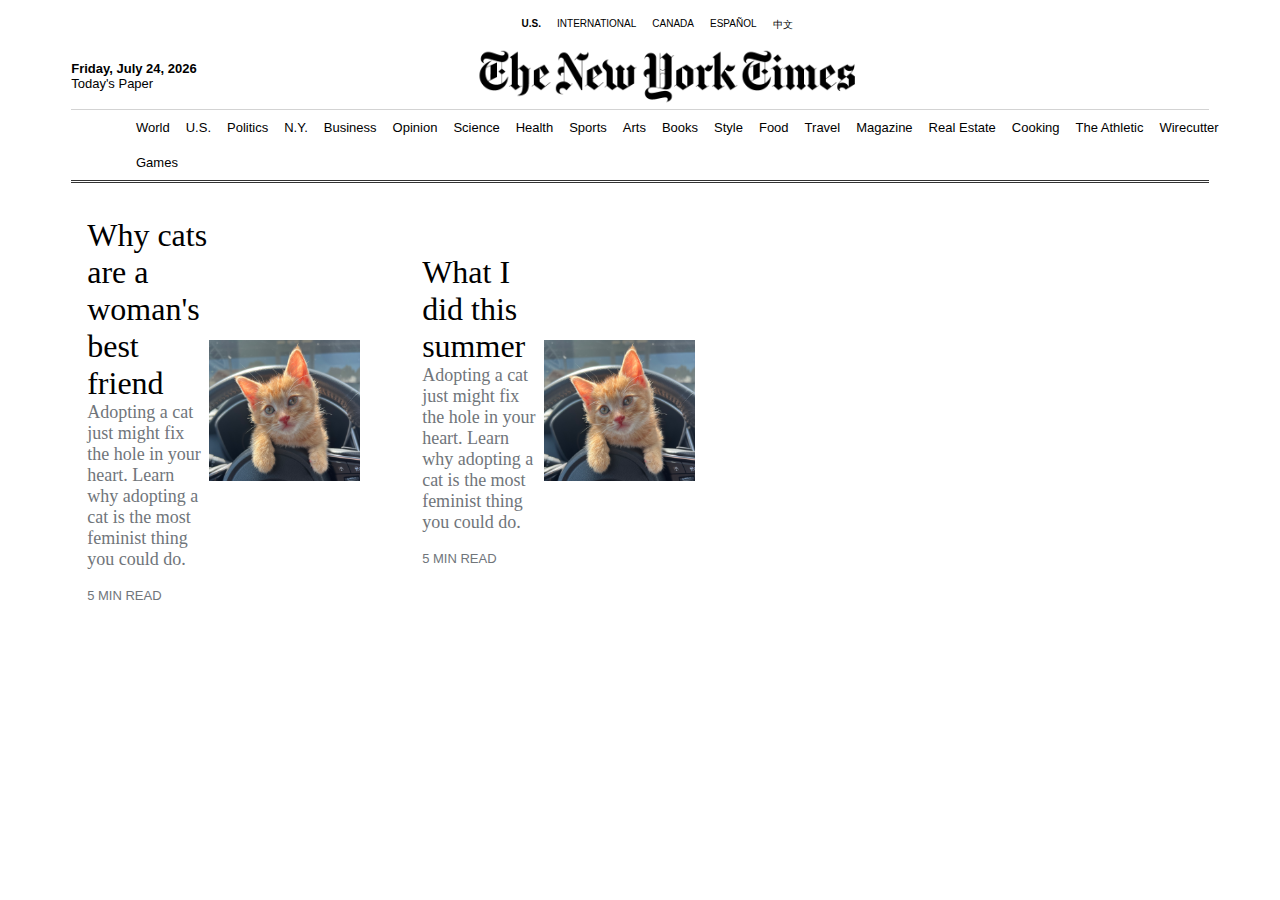
==== html/index.html @ ee6d2b46 "👹" ====
<!DOCTYPE html>
<html lang = "en">
    <head>
        <meta charset = "utf-8">
        <title> The New York Times</title>
        <meta data = "true" name = "site_description" content = "little side project by a soon to be college graduate seeking employment lol please hire me.">
        <link rel="stylesheet" href="../css/index.css">
        <link rel="icon" type="image/png" href="../images/favicon.png">

        <!--Scripts-->
        <noscript>You need to enable JavaScript to load this site.</noscript>
        <script async src = "../js/index.js"></script>
    </head>
    <header class = "RegionNavBar">
        <ul style = "margin-left: 40%;">
            <li><a href = "index.html" style = "font-size: x-small; font-weight: bold;">U.S.</a></li>
            <li><a href = "" style = "font-size: x-small;">INTERNATIONAL</a></li>
            <li><a href = "" style = "font-size: x-small;">CANADA</a></li>
            <li><a href = "" style = "font-size: x-small;">ESPAÑOL</a></li>
            <li><a href = "" style = "font-size: x-small;">中文</a></li>
        </ul>
    </header>
    <body>
        <div class="container">
            <div style="margin-right: 23%; font-family: Helvetica; font-size: small;">
                <div id="date" style="font-weight: bold;">July 28, 2023</div>
                <div>Today's Paper</div>
            </div>
            <div class="h1Image">
                <a href="index.html">
                    <img width="400px" src="../images/h1image.png" alt="The New York Times">
                </a>
            </div>
        </div>
        <div class="line"></div>

        <ul>
            <li><a href="world.html">World</a></li>
            <li><a href="us.html">U.S.</a></li>
            <li><a href="politics.html">Politics</a></li>
            <li><a href="ny.html">N.Y.</a></li>
            <li><a href="business.html">Business</a></li>
            <li><a href="opinion.html">Opinion</a></li>
            <li><a href="science.html">Science</a></li>
            <li><a href="health.html">Health</a></li>
            <li><a href="sports.html">Sports</a></li>
            <li><a href="arts.html">Arts</a></li>
            <li><a href="books.html">Books</a></li>
            <li><a href="style.html">Style</a></li>
            <li><a href="food.html">Food</a></li>
            <li><a href="travel.html">Travel</a></li>
            <li><a href="magazine.html">Magazine</a></li>
            <li><a href="real_estate.html">Real Estate</a></li>
            <li><a href="cooking.html">Cooking</a></li>
            <li><a href="the_athletic.html">The Athletic</a></li>
            <li><a href="wirecutter.html">Wirecutter</a></li>
            <li><a href="games.html">Games</a></li>            
        </ul>

          <div class="double_line"></div> 
    
        <br>


            <div class = "left_side">
                <story-card></story-card>
                <br>
                <story-card1></story-card1>
            </div>
            <div class = "right_side">
                <!--Add right side stories-->
            </div>


    </body>
    <footer>
        <!--Story Card Custom Element-->
        <script src="../js/story-card.js" type="module"></script>
        <script src="../js/story-card1.js" type="module"></script>
    </footer>
</html>
---- css/index.css ----
/* H1 Styling */
h1{
    text-align: center;
    display: flex;
}
.container {
    display: flex;
    align-items: center;
    justify-content: flex;
    margin-left: 5%;
    max-width: 90%;
}
#date, #paper{
    margin-right: 22%;
}

#date {
    margin-right: 10px;
}

.h1Image {
    width: 400px;
}

/* Line Styling */
.line {
    width: 90%;
    height: 1px;
    background-color: lightgrey;
    margin: 0 auto;
}
/* Double Line Styling */
.double_line {
    border-bottom: 3px double #333;
    padding: 100px 100;
    margin: 0 auto;
    width: 90%;
}
  
/* Nav Bar Styling */
ul {
    list-style-type: none;
    margin: 0;
    padding: 0;
    overflow: hidden;
    background-color: white;

    margin-left: 120px;
}
li {
    float:left;

}
  
li a {
    display: block;
    color: black;
    font-family: Helvetica;
    font-size: small;
    text-align: center;
    padding: 10px 8px;
    text-decoration: none;
}

/* Article Layout Styling */
.whole_page {
    width: 90%;
    margin: 0 auto;
}
  
.left_side {
    width: calc(58% - 5%);
    margin-left: 5%;
    display: flex;
    justify-content: flex-start; /* Align content to the left (start) horizontally */
    align-items: center;
  }
  
.RegionNavBar{
    font-size: xx-small;
}
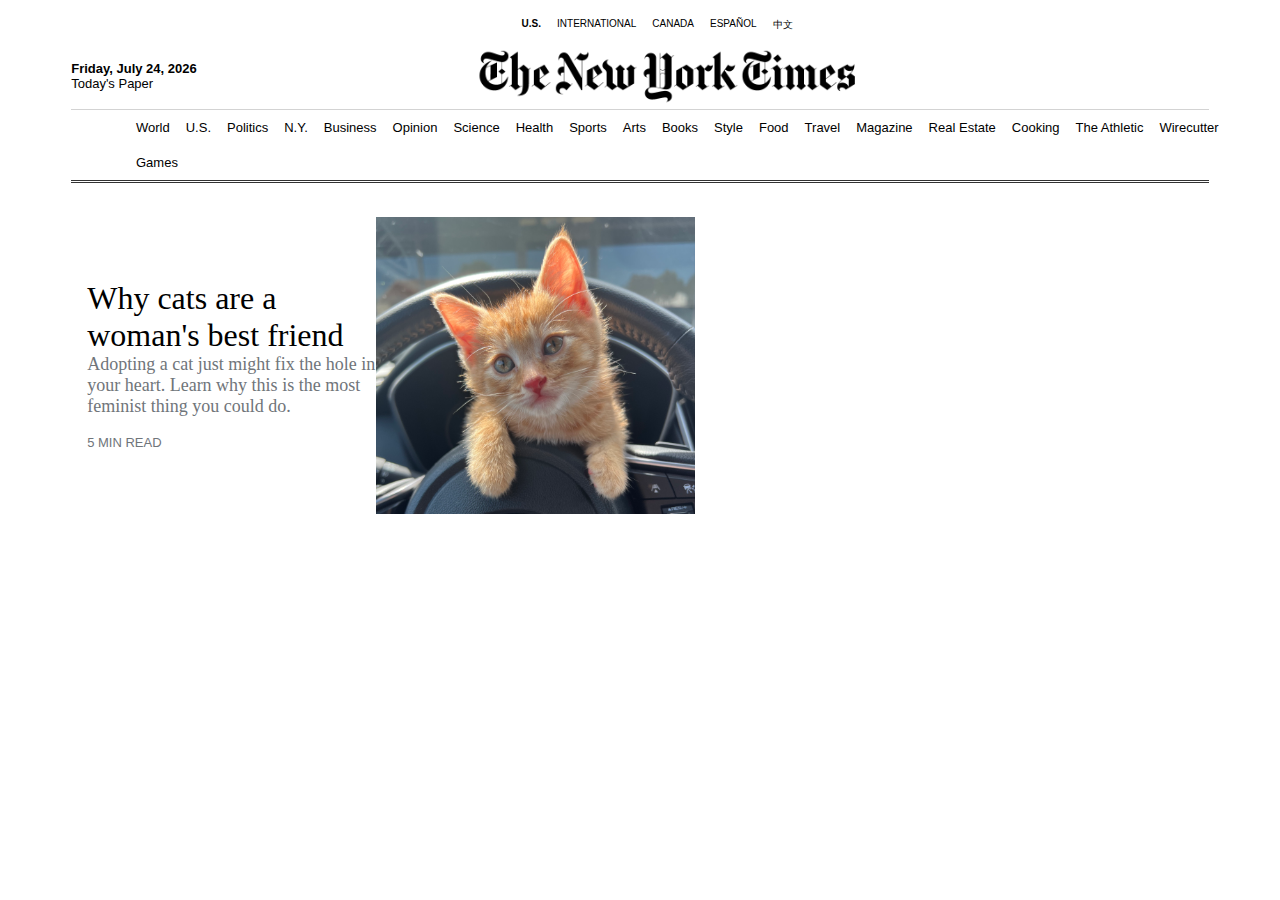
==== commit 7d404efa: "yea" ====
--- a/html/index.html
+++ b/html/index.html
@@ -65,7 +65,6 @@
             <div class = "left_side">
                 <story-card></story-card>
                 <br>
-                <story-card1></story-card1>
             </div>
             <div class = "right_side">
                 <!--Add right side stories-->
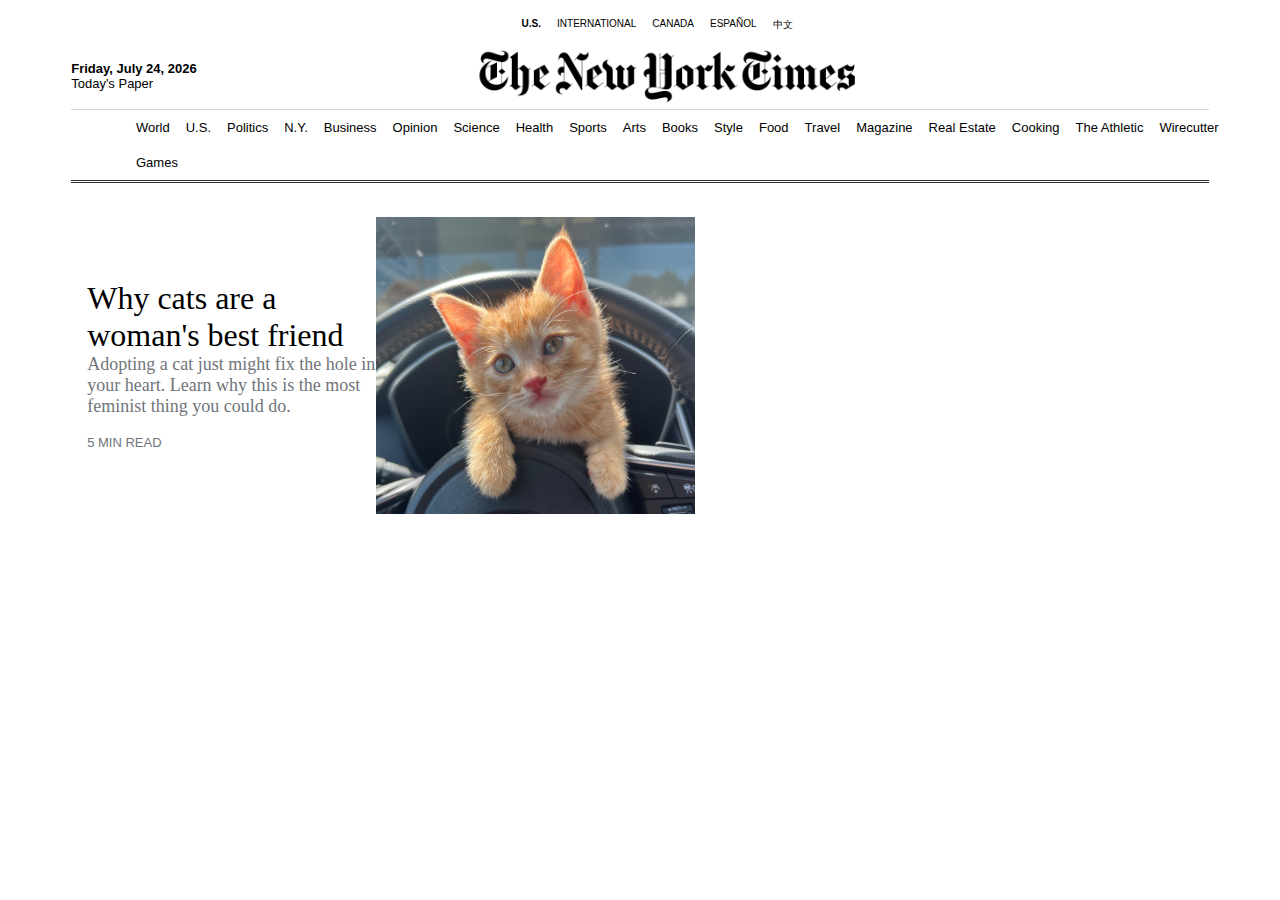
==== commit 28dd9e42: "for the sake of CI/CD" ====
--- a/html/index.html
+++ b/html/index.html
@@ -75,6 +75,5 @@
     <footer>
         <!--Story Card Custom Element-->
         <script src="../js/story-card.js" type="module"></script>
-        <script src="../js/story-card1.js" type="module"></script>
     </footer>
 </html>
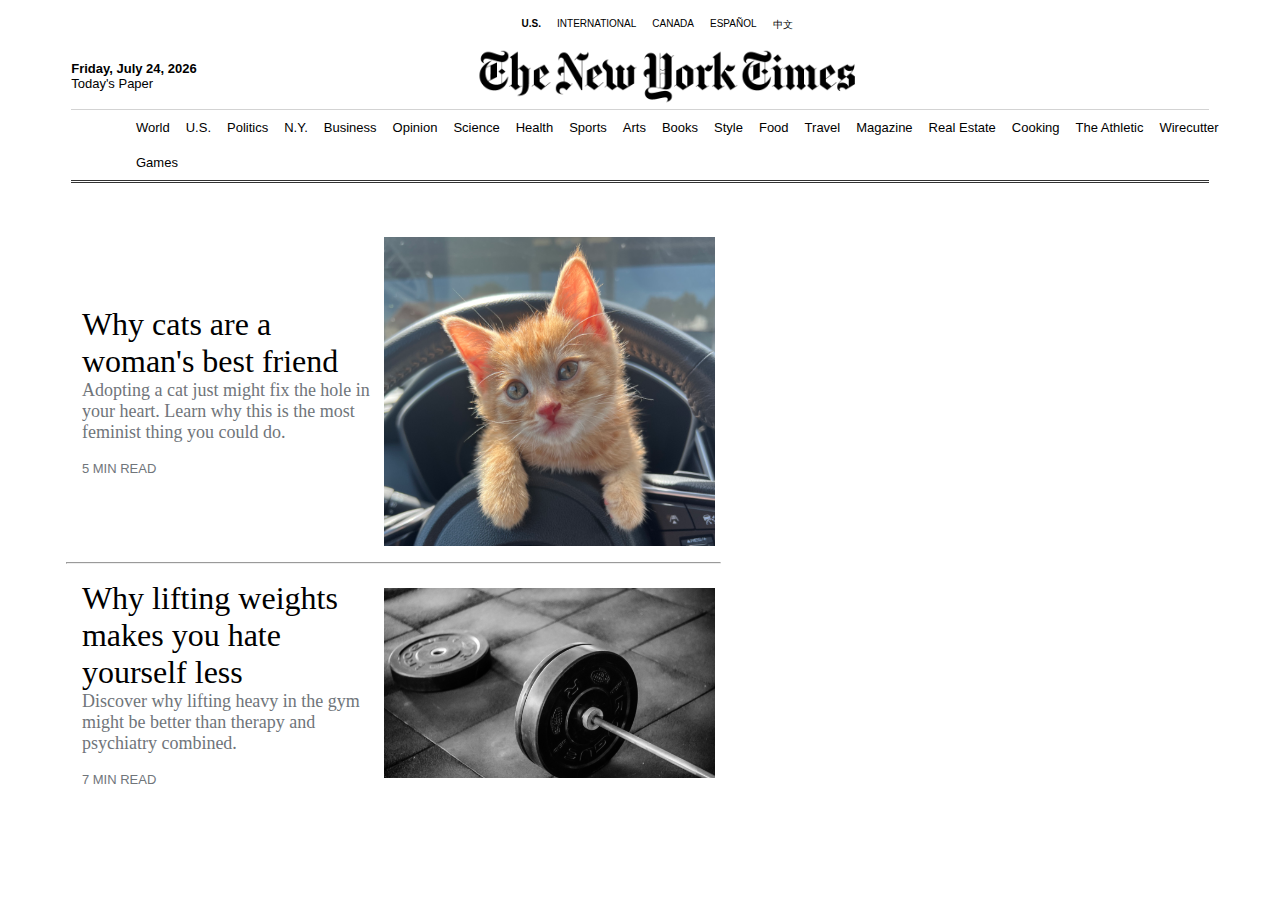
==== commit 2b0cb578: "ye" ====
--- a/html/index.html
+++ b/html/index.html
@@ -4,8 +4,12 @@
         <meta charset = "utf-8">
         <title> The New York Times</title>
         <meta data = "true" name = "site_description" content = "little side project by a soon to be college graduate seeking employment lol please hire me.">
+        <link rel="icon" type="image/png" href="../images/favicon.png">
+
+        <!--Stylesheets-->
         <link rel="stylesheet" href="../css/index.css">
-        <link rel="icon" type="image/png" href="../images/favicon.png">
+        <link rel="stylesheet" href="../css/storyContainer.css">
+        
 
         <!--Scripts-->
         <noscript>You need to enable JavaScript to load this site.</noscript>
@@ -60,20 +64,11 @@
           <div class="double_line"></div> 
     
         <br>
-
-
-            <div class = "left_side">
-                <story-card></story-card>
-                <br>
-            </div>
-            <div class = "right_side">
-                <!--Add right side stories-->
-            </div>
-
+        <div id="storyContainer"></div>
+        <!--Story Card Custom Element-->
+        <script src="../js/story-card.js"></script>
 
     </body>
     <footer>
-        <!--Story Card Custom Element-->
-        <script src="../js/story-card.js" type="module"></script>
     </footer>
 </html>
--- a/css/index.css
+++ b/css/index.css
@@ -28,6 +28,12 @@
     height: 1px;
     background-color: lightgrey;
     margin: 0 auto;
+}
+.line1 {
+    width: 94%;
+    height: 5%;
+    background-color: black;
+    margin:0;
 }
 /* Double Line Styling */
 .double_line {
--- a/css/storyContainer.css
+++ b/css/storyContainer.css
@@ -0,0 +1,5 @@
+#storyContainer {
+    max-width: 55%; /* Set the maximum width of the container */
+    margin: 0% 3%; /* Center the container horizontally */
+    padding: 20px; /* Add some padding around the container */
+}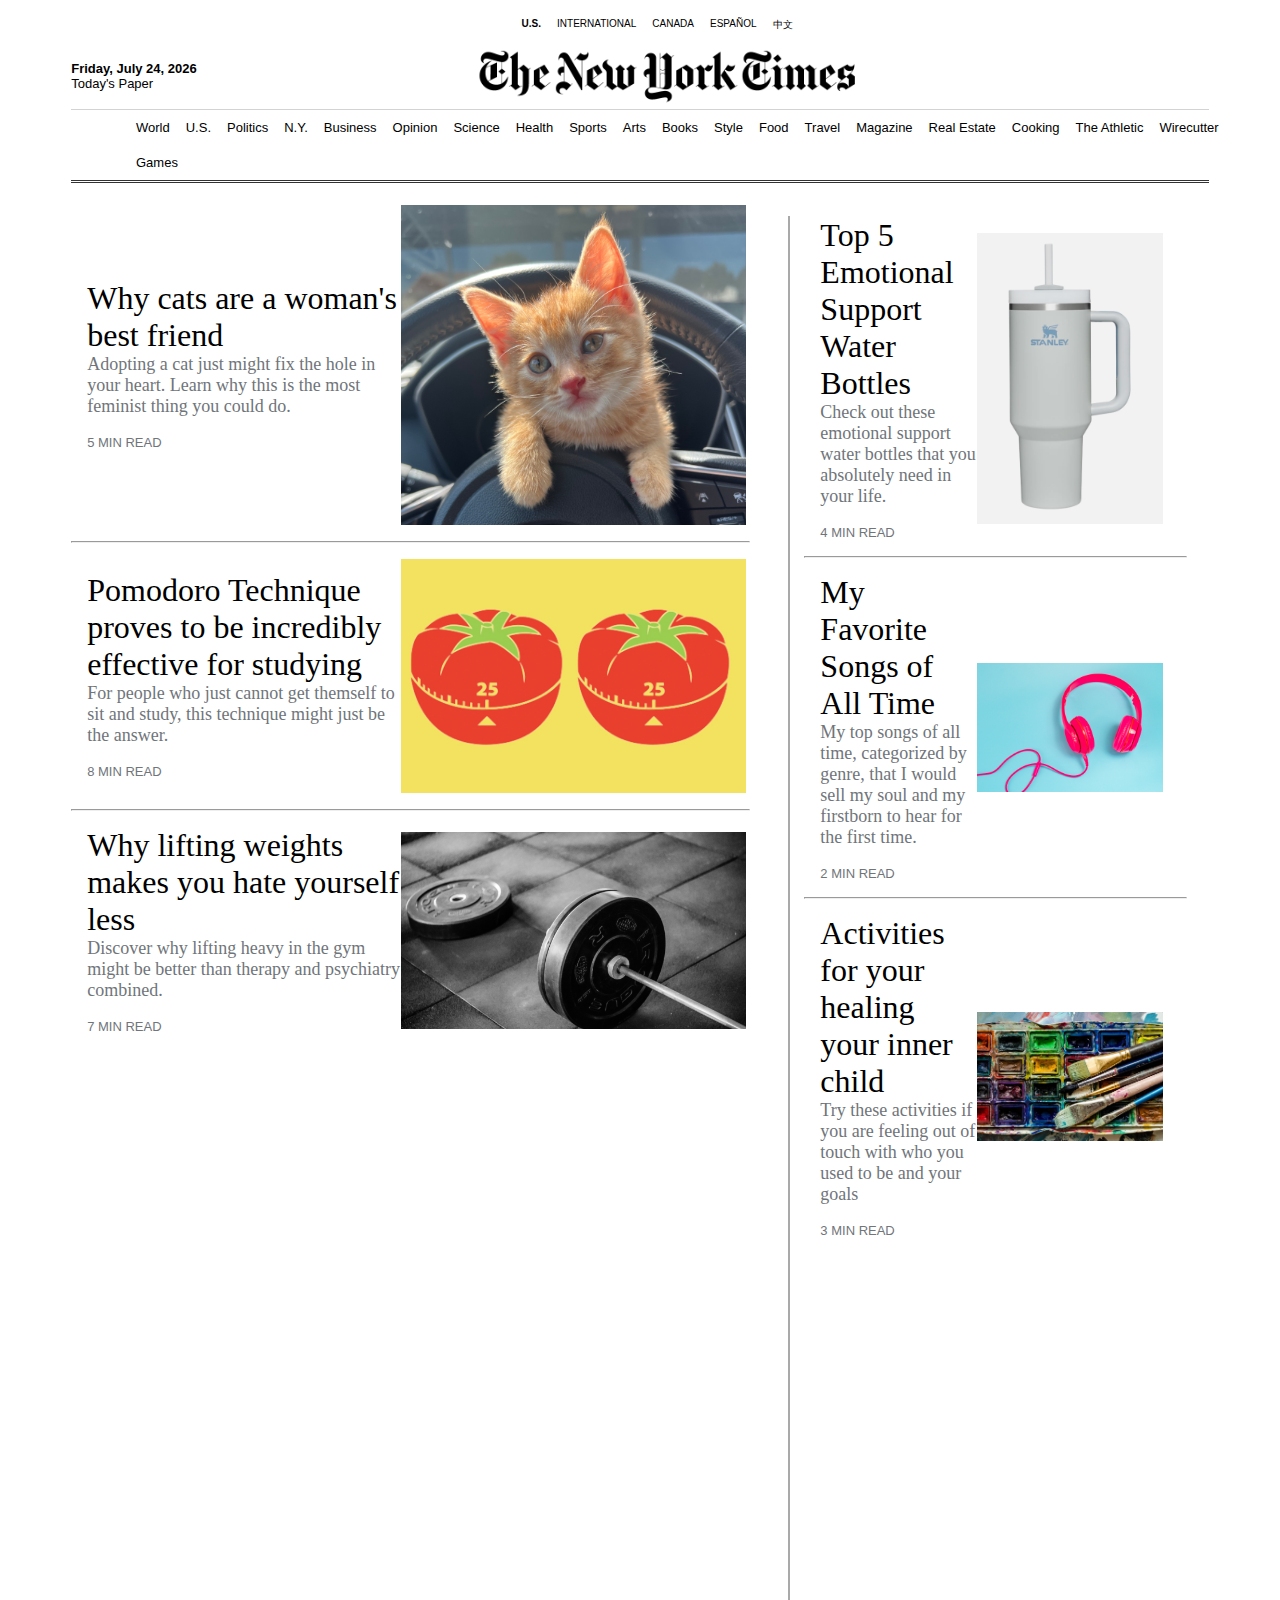
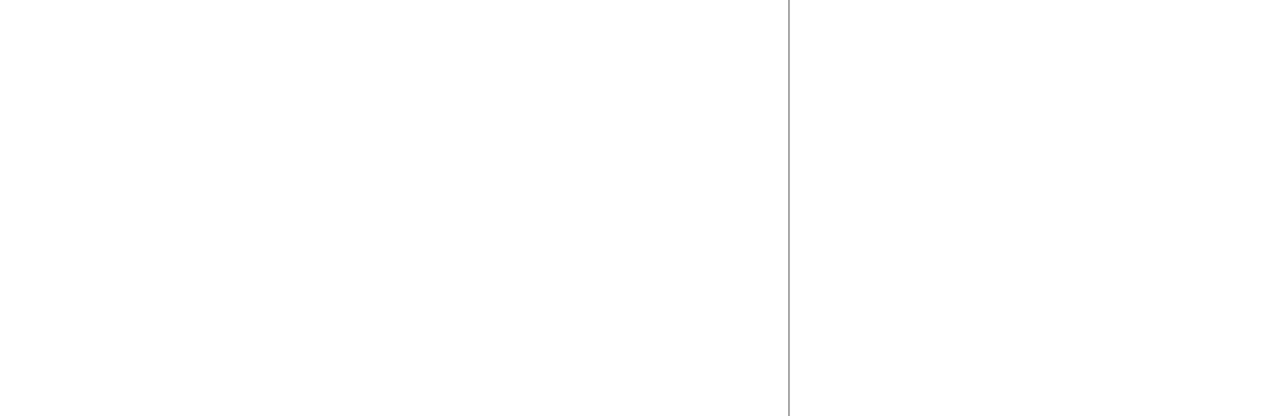
==== commit 67d8fa13: "chammak challo" ====
--- a/html/index.html
+++ b/html/index.html
@@ -64,9 +64,16 @@
           <div class="double_line"></div> 
     
         <br>
-        <div id="storyContainer"></div>
+        <div id="storyContainersWrapper">
+            <div id="storyContainer"></div>
+            <div id="storyContainer1"></div>
+            <div id="verticalLine"></div>
+        </div>
+        
         <!--Story Card Custom Element-->
         <script src="../js/story-card.js"></script>
+        <script src="../js/story-card1.js"></script>
+
 
     </body>
     <footer>
--- a/css/storyContainer.css
+++ b/css/storyContainer.css
@@ -1,5 +1,30 @@
+#storyContainersWrapper {
+    display: flex;
+    justify-content: space-between;
+    margin: 3% 2%;
+}
+
 #storyContainer {
-    max-width: 55%; /* Set the maximum width of the container */
-    margin: 0% 3%; /* Center the container horizontally */
-    padding: 20px; /* Add some padding around the container */
-}+    float: left;
+    margin: -7% 5%;
+    width: 57%;
+    padding: 0px;
+}
+
+#storyContainer1 {
+    float: right;
+    margin: -6%;
+    margin-right: 5%;
+    width: 32%;
+    padding: 0px;
+}
+#verticalLine {
+    content: "";
+    position: absolute;
+    top: 24%;
+    bottom: 0;
+    width: 1.5px;
+    background-color: darkgray;
+    margin-left: 59%; 
+    height: 200%;
+}
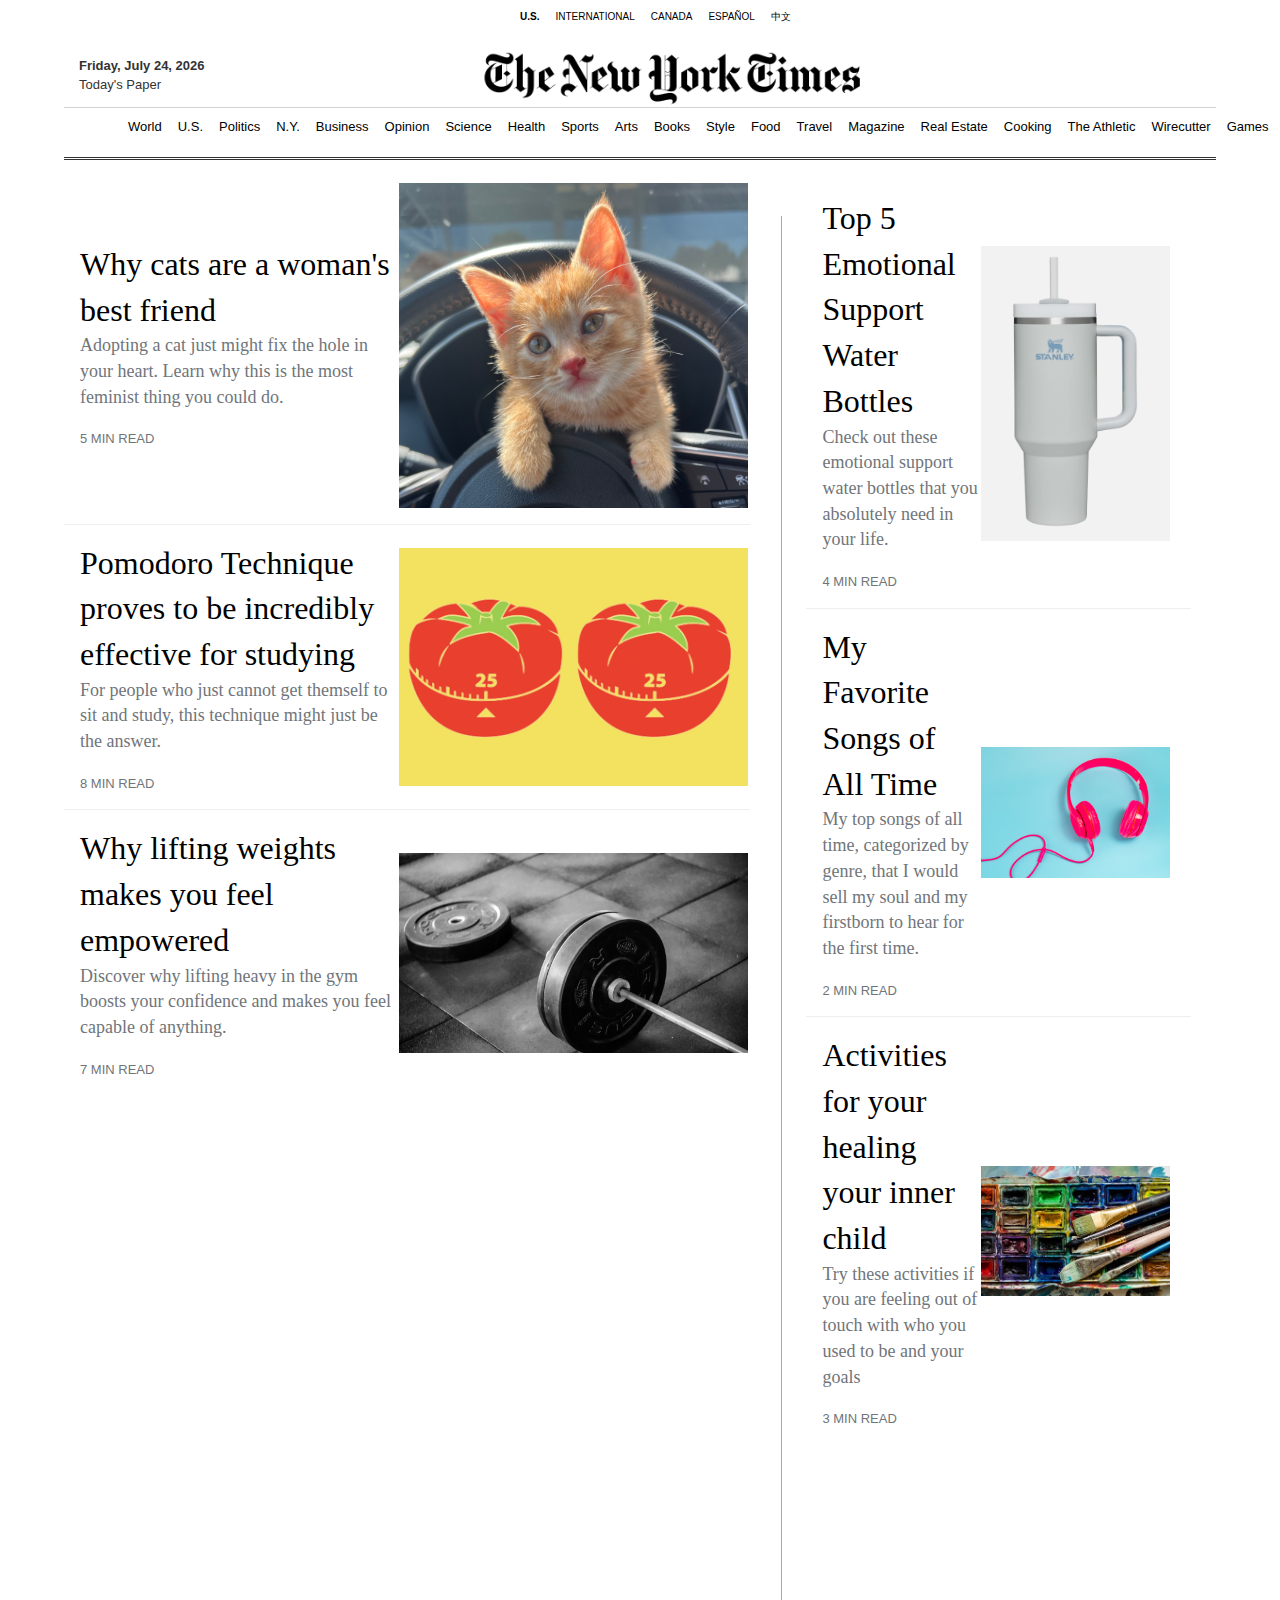
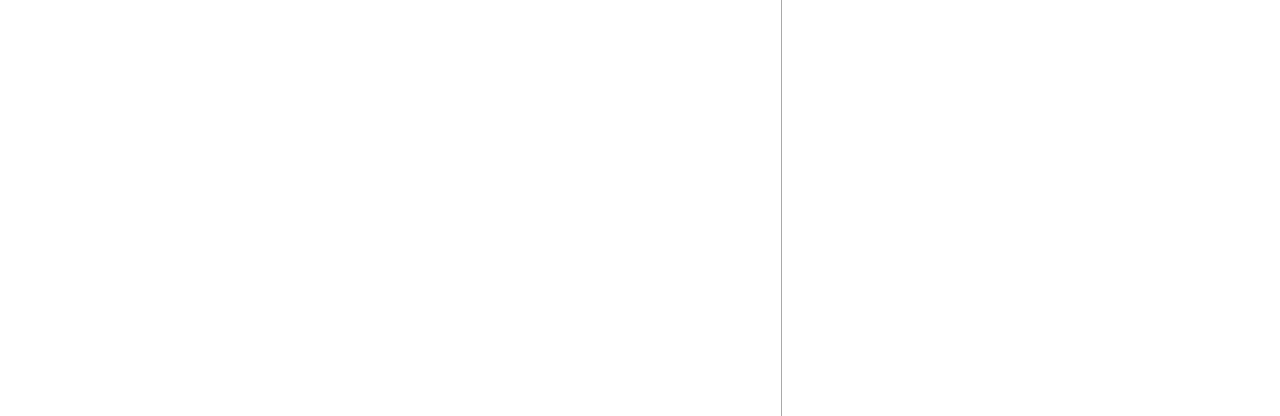
==== commit cc1de220: "wee woo" ====
--- a/html/index.html
+++ b/html/index.html
@@ -9,6 +9,9 @@
         <!--Stylesheets-->
         <link rel="stylesheet" href="../css/index.css">
         <link rel="stylesheet" href="../css/storyContainer.css">
+            <!--Bootstrap CSS-->
+        <link rel="stylesheet" href="https://maxcdn.bootstrapcdn.com/bootstrap/3.4.1/css/bootstrap.min.css">
+
         
 
         <!--Scripts-->
@@ -36,6 +39,7 @@
                 </a>
             </div>
         </div>
+        
         <div class="line"></div>
 
         <ul>
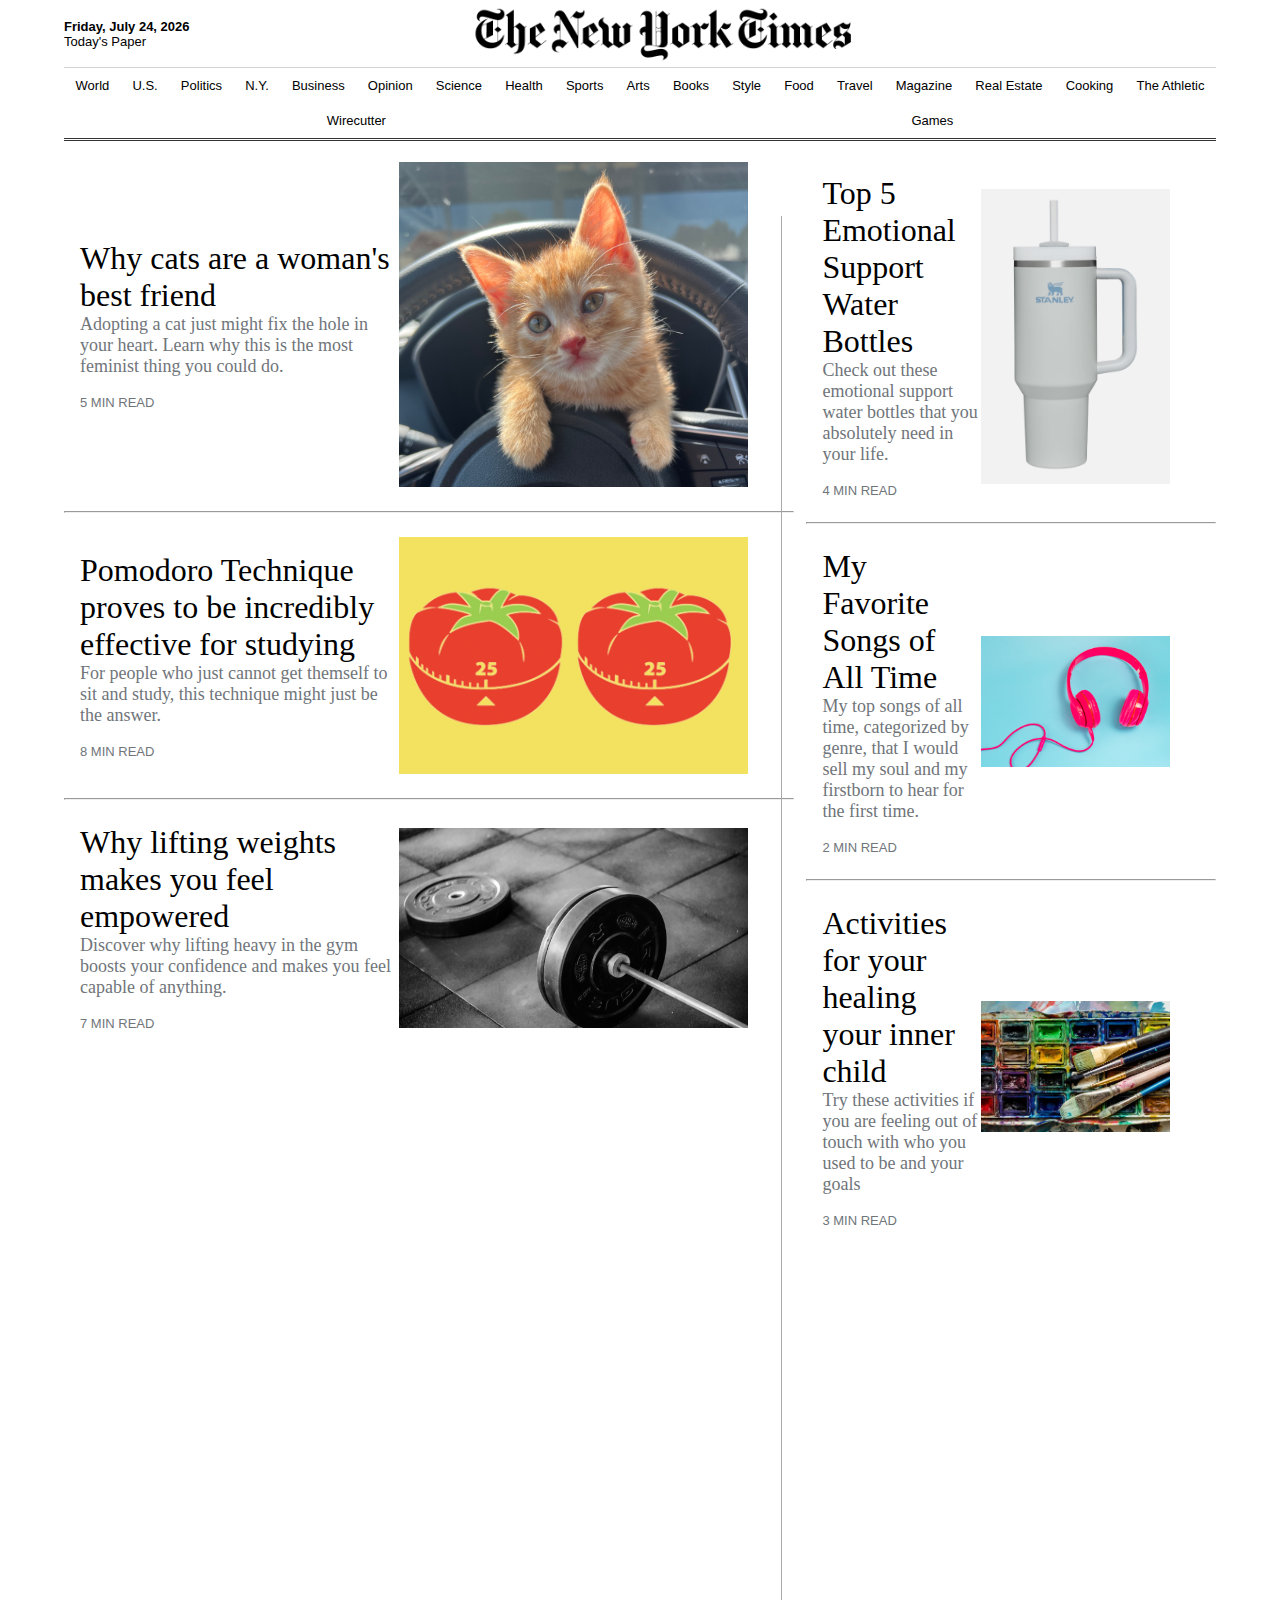
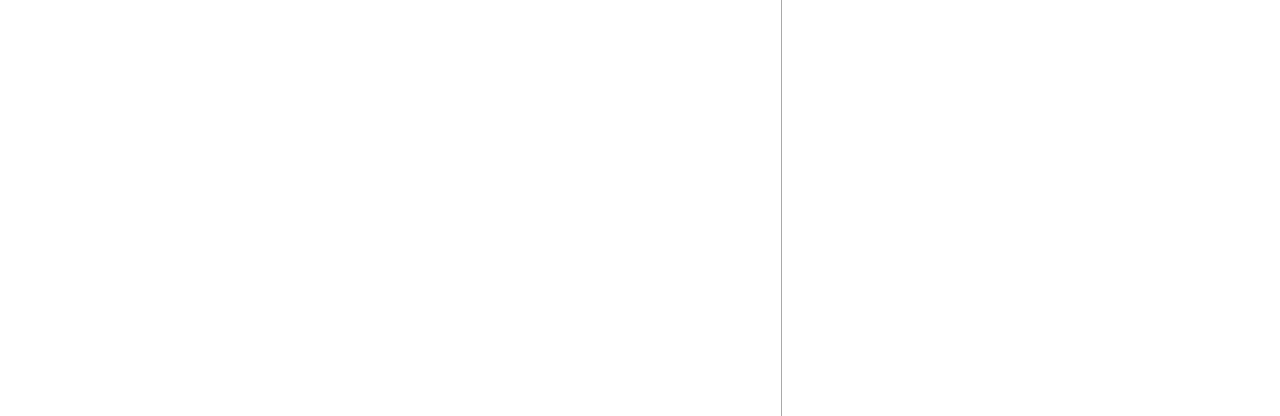
==== commit 05cdfa81: "responsive design" ====
--- a/html/index.html
+++ b/html/index.html
@@ -1,85 +1,85 @@
 <!DOCTYPE html>
-<html lang = "en">
-    <head>
-        <meta charset = "utf-8">
-        <title> The New York Times</title>
-        <meta data = "true" name = "site_description" content = "little side project by a soon to be college graduate seeking employment lol please hire me.">
-        <link rel="icon" type="image/png" href="../images/favicon.png">
+<html lang="en">
+<head>
+    <meta charset="utf-8">
+    <title>The New York Times</title>
+    <meta data="true" name="site_description" content="little side project by a soon to be college graduate seeking employment lol please hire me.">
+    <link rel="icon" type="image/png" href="../images/favicon.png">
 
-        <!--Stylesheets-->
-        <link rel="stylesheet" href="../css/index.css">
-        <link rel="stylesheet" href="../css/storyContainer.css">
-            <!--Bootstrap CSS-->
-        <link rel="stylesheet" href="https://maxcdn.bootstrapcdn.com/bootstrap/3.4.1/css/bootstrap.min.css">
+    <!-- Stylesheets -->
+    <link rel="stylesheet" href="../css/index.css">
+    <link rel="stylesheet" href="../css/storyContainer.css">
 
-        
-
-        <!--Scripts-->
-        <noscript>You need to enable JavaScript to load this site.</noscript>
-        <script async src = "../js/index.js"></script>
-    </head>
-    <header class = "RegionNavBar">
-        <ul style = "margin-left: 40%;">
-            <li><a href = "index.html" style = "font-size: x-small; font-weight: bold;">U.S.</a></li>
-            <li><a href = "" style = "font-size: x-small;">INTERNATIONAL</a></li>
-            <li><a href = "" style = "font-size: x-small;">CANADA</a></li>
-            <li><a href = "" style = "font-size: x-small;">ESPAÑOL</a></li>
-            <li><a href = "" style = "font-size: x-small;">中文</a></li>
+    <!-- Scripts -->
+    <noscript>You need to enable JavaScript to load this site.</noscript>
+    <script async src="../js/index.js"></script>
+</head>
+<body>
+    <!--
+    <header class="RegionNavBar">
+        <ul style="margin-left: 40%;">
+            <li><a href="index.html" style="font-size: x-small; font-weight: bold;">U.S.</a></li>
+            <li><a href="" style="font-size: x-small;">INTERNATIONAL</a></li>
+            <li><a href="" style="font-size: x-small;">CANADA</a></li>
+            <li><a href="" style="font-size: x-small;">ESPAÑOL</a></li>
+            <li><a href="" style="font-size: x-small;">中文</a></li>
         </ul>
     </header>
-    <body>
-        <div class="container">
-            <div style="margin-right: 23%; font-family: Helvetica; font-size: small;">
-                <div id="date" style="font-weight: bold;">July 28, 2023</div>
-                <div>Today's Paper</div>
-            </div>
-            <div class="h1Image">
-                <a href="index.html">
-                    <img width="400px" src="../images/h1image.png" alt="The New York Times">
-                </a>
-            </div>
+    -->
+    <div class="container">
+        <div style="margin-right: 23%; font-family: Helvetica; font-size: small;">
+            <div id="date" style="font-weight: bold;">July 28, 2023</div>
+            <div>Today's Paper</div>
         </div>
-        
-        <div class="line"></div>
+        <div class="h1Image">
+            <a href="index.html">
+                <img width="400px" src="../images/h1image.png" alt="The New York Times">
+            </a>
+        </div>
+    </div>
+    
+    <div class="line"></div>
 
-        <ul>
-            <li><a href="world.html">World</a></li>
-            <li><a href="us.html">U.S.</a></li>
-            <li><a href="politics.html">Politics</a></li>
-            <li><a href="ny.html">N.Y.</a></li>
-            <li><a href="business.html">Business</a></li>
-            <li><a href="opinion.html">Opinion</a></li>
-            <li><a href="science.html">Science</a></li>
-            <li><a href="health.html">Health</a></li>
-            <li><a href="sports.html">Sports</a></li>
-            <li><a href="arts.html">Arts</a></li>
-            <li><a href="books.html">Books</a></li>
-            <li><a href="style.html">Style</a></li>
-            <li><a href="food.html">Food</a></li>
-            <li><a href="travel.html">Travel</a></li>
-            <li><a href="magazine.html">Magazine</a></li>
-            <li><a href="real_estate.html">Real Estate</a></li>
-            <li><a href="cooking.html">Cooking</a></li>
-            <li><a href="the_athletic.html">The Athletic</a></li>
-            <li><a href="wirecutter.html">Wirecutter</a></li>
-            <li><a href="games.html">Games</a></li>            
-        </ul>
+    <div class="navbar-container">
+        <div class="navbar">
+            <ul class = "navbar1">
+                <li><a href="world.html">World</a></li>
+                <li><a href="us.html">U.S.</a></li>
+                <li><a href="politics.html">Politics</a></li>
+                <li><a href="ny.html">N.Y.</a></li>
+                <li><a href="business.html">Business</a></li>
+                <li><a href="opinion.html">Opinion</a></li>
+                <li><a href="science.html">Science</a></li>
+                <li><a href="health.html">Health</a></li>
+                <li><a href="sports.html">Sports</a></li>
+                <li><a href="arts.html">Arts</a></li>
+                <li><a href="books.html">Books</a></li>
+                <li><a href="style.html">Style</a></li>
+                <li><a href="food.html">Food</a></li>
+                <li><a href="travel.html">Travel</a></li>
+                <li><a href="magazine.html">Magazine</a></li>
+                <li><a href="real_estate.html">Real Estate</a></li>
+                <li><a href="cooking.html">Cooking</a></li>
+                <li><a href="the_athletic.html">The Athletic</a></li>
+                <li><a href="wirecutter.html">Wirecutter</a></li>
+                <li><a href="games.html">Games</a></li>            
+            </ul>
+        </div>
+    </div>
 
-          <div class="double_line"></div> 
+    <div class="double_line"></div>
+
+    <br>
+    <div id="storyContainersWrapper">
+        <div id="storyContainer"></div>
+        <div id="storyContainer1"></div>
+        <div id="verticalLine"></div>
+    </div>
     
-        <br>
-        <div id="storyContainersWrapper">
-            <div id="storyContainer"></div>
-            <div id="storyContainer1"></div>
-            <div id="verticalLine"></div>
-        </div>
-        
-        <!--Story Card Custom Element-->
-        <script src="../js/story-card.js"></script>
-        <script src="../js/story-card1.js"></script>
-
-
-    </body>
-    <footer>
-    </footer>
+    <!-- Story Card Custom Element -->
+    <script src="../js/story-card.js"></script>
+    <script src="../js/story-card1.js"></script>
+</body>
+<footer>
+</footer>
 </html>
--- a/css/index.css
+++ b/css/index.css
@@ -1,16 +1,18 @@
-/* H1 Styling */
-h1{
-    text-align: center;
-    display: flex;
+body {
+    margin: 0;
+    padding: 0;
+    box-sizing: border-box;
 }
+
 .container {
     display: flex;
     align-items: center;
-    justify-content: flex;
+    justify-content: flex-start;
     margin-left: 5%;
     max-width: 90%;
 }
-#date, #paper{
+
+#date, #paper {
     margin-right: 22%;
 }
 
@@ -22,42 +24,30 @@
     width: 400px;
 }
 
-/* Line Styling */
 .line {
     width: 90%;
     height: 1px;
     background-color: lightgrey;
     margin: 0 auto;
 }
-.line1 {
-    width: 94%;
-    height: 5%;
-    background-color: black;
-    margin:0;
-}
-/* Double Line Styling */
+
 .double_line {
     border-bottom: 3px double #333;
-    padding: 100px 100;
+    width: 90%;
     margin: 0 auto;
-    width: 90%;
 }
-  
-/* Nav Bar Styling */
+
 ul {
     list-style-type: none;
     margin: 0;
     padding: 0;
-    overflow: hidden;
     background-color: white;
+}
 
-    margin-left: 120px;
+li {
+    float: left;
 }
-li {
-    float:left;
 
-}
-  
 li a {
     display: block;
     color: black;
@@ -68,26 +58,44 @@
     text-decoration: none;
 }
 
-/* Article Layout Styling */
-.whole_page {
+/* RegionNavBar */
+.RegionNavBar {
+    font-size: xx-small;
+}
+
+/* Navbar Container */
+.navbar-container {
     width: 90%;
     margin: 0 auto;
+    display: flex;
+    justify-content: center;
 }
-  
-.left_side {
-    width: calc(58% - 5%);
-    margin-left: 5%;
+
+/* Navbar Styling */
+.navbar {
     display: flex;
-    justify-content: flex-start; /* Align content to the left (start) horizontally */
-    align-items: center;
-  }
-  
-.RegionNavBar{
-    font-size: xx-small;
+    justify-content: center;
+    width: 100%;
 }
-  
 
-  
+.navbar ul {
+    display: flex;
+    flex-wrap: wrap;
+    justify-content: space-between;
+    padding: 0;
+    margin: 0;
+    list-style-type: none;
+    width: 100%;
+}
 
+.navbar li {
+    flex: 1 1 auto;
+    text-align: center;
+}
 
-
+.navbar a {
+    display: block;
+    padding: 10px;
+    text-decoration: none;
+    color: black;
+}
